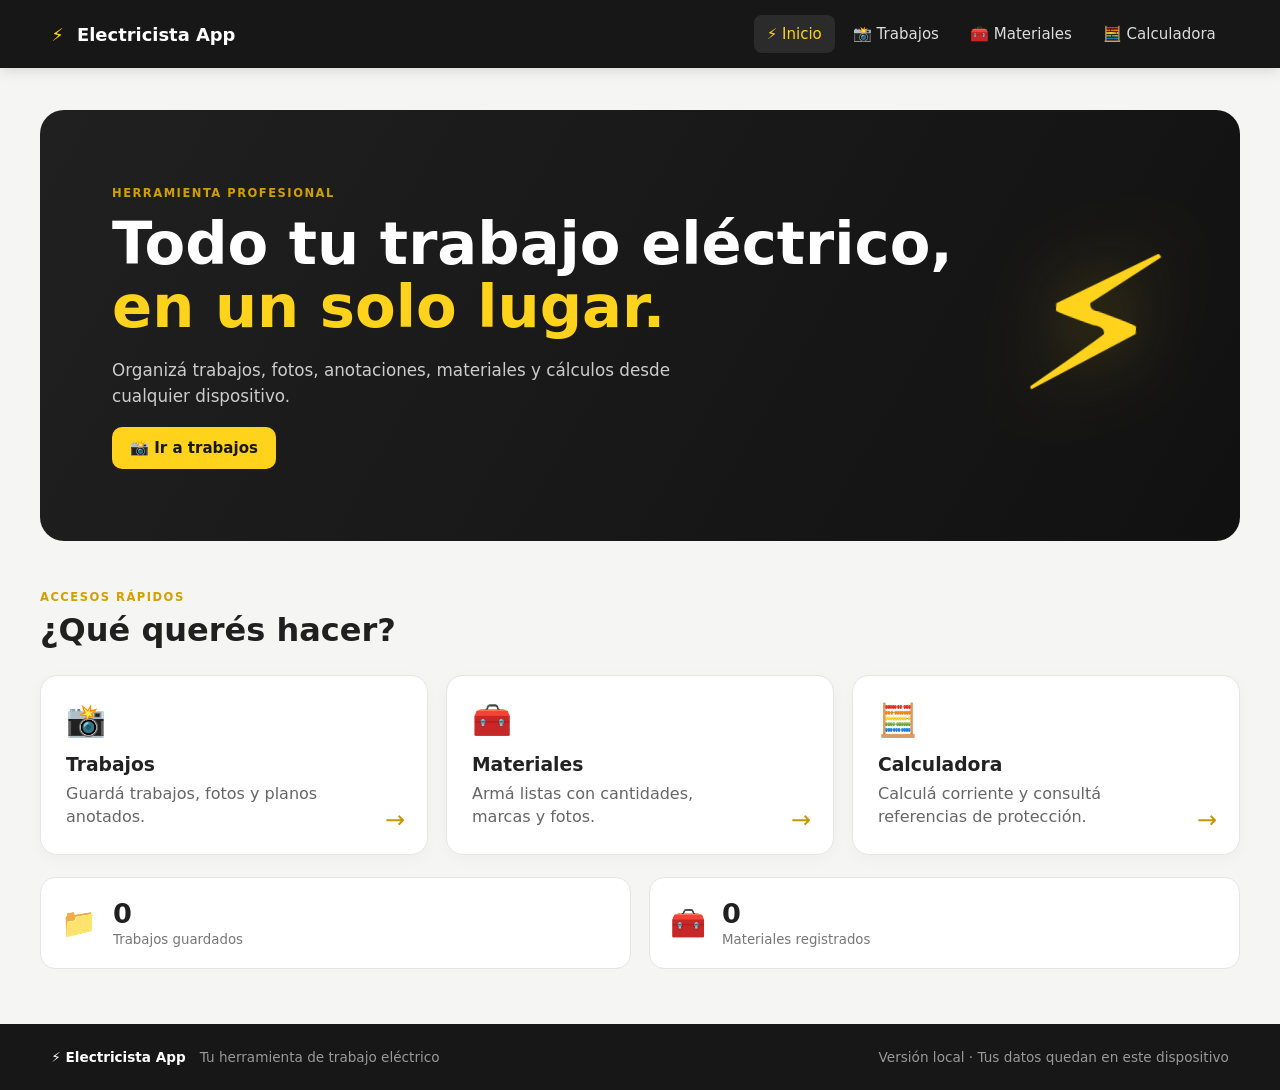
==== index.html @ 3266907b "primera version app" ====
<!DOCTYPE html>
<html lang="es">
<head>
<meta charset="UTF-8">
<meta name="viewport" content="width=device-width, initial-scale=1.0">
<meta name="theme-color" content="#171717">
<title>Electricista App</title>
<link rel="stylesheet" href="css/style.css">
</head>
<body>
<header class="topbar">
  <a class="brand" href="index.html"><span>⚡</span> Electricista App</a>
  <button class="menu-toggle" id="menuToggle" aria-label="Abrir menú">☰</button>
  <nav id="mainNav">
    <a class="active" href="index.html">⚡ Inicio</a>
    <a href="galeria.html">📸 Trabajos</a>
    <a href="materiales.html">🧰 Materiales</a>
    <a href="calculadora.html">🧮 Calculadora</a>
  </nav>
</header>

<main class="page home-page">
  <section class="hero">
    <div>
      <span class="eyebrow">HERRAMIENTA PROFESIONAL</span>
      <h1>Todo tu trabajo eléctrico,<br><strong>en un solo lugar.</strong></h1>
      <p>Organizá trabajos, fotos, anotaciones, materiales y cálculos desde cualquier dispositivo.</p>
      <a class="btn btn-primary" href="galeria.html">📸 Ir a trabajos</a>
    </div>
    <div class="hero-icon">⚡</div>
  </section>

  <section class="section">
    <div class="section-title"><div><span class="eyebrow">ACCESOS RÁPIDOS</span><h2>¿Qué querés hacer?</h2></div></div>
    <div class="feature-grid">
      <a class="feature-card" href="galeria.html"><span class="feature-icon">📸</span><h3>Trabajos</h3><p>Guardá trabajos, fotos y planos anotados.</p><span class="card-arrow">→</span></a>
      <a class="feature-card" href="materiales.html"><span class="feature-icon">🧰</span><h3>Materiales</h3><p>Armá listas con cantidades, marcas y fotos.</p><span class="card-arrow">→</span></a>
      <a class="feature-card" href="calculadora.html"><span class="feature-icon">🧮</span><h3>Calculadora</h3><p>Calculá corriente y consultá referencias de protección.</p><span class="card-arrow">→</span></a>
    </div>
  </section>

  <section class="stats-grid">
    <div class="stat-card"><span>📁</span><div><strong id="workCount">0</strong><small>Trabajos guardados</small></div></div>
    <div class="stat-card"><span>🧰</span><div><strong id="materialCount">0</strong><small>Materiales registrados</small></div></div>
  </section>
</main>

<footer class="footer"><div><strong>⚡ Electricista App</strong><span>Tu herramienta de trabajo eléctrico</span></div><span>Versión local · Tus datos quedan en este dispositivo</span></footer>
<script src="js/app.js"></script>
</body>
</html>
---- css/style.css ----
* {
  box-sizing:border-box
}
html,body {
  margin:0;
  min-height:100%;
  font-family:Inter,system-ui,-apple-system,BlinkMacSystemFont,"Segoe UI",sans-serif;
  color:#202020;
  background:#f5f5f3
}
body {
  display:flex;
  flex-direction:column;
  min-height:100vh
}
.topbar {
  height:68px;
  background:#171717;
  color:#fff;
  display:flex;
  align-items:center;
  padding:0 clamp(18px,4vw,70px);
  gap:32px;
  position:sticky;
  top:0;
  z-index:50;
  box-shadow:0 2px 14px #0002
}
.brand {
  color:#fff;
  text-decoration:none;
  font-weight:800;
  font-size:1.12rem;
  white-space:nowrap
}
.brand span {
  color:#ffd21c;
  margin-right:7px
}
.topbar nav {
  display:flex;
  gap:5px;
  margin-left:auto
}
.topbar nav a {
  color:#ddd;
  text-decoration:none;
  padding:10px 13px;
  border-radius:8px;
  font-size:.94rem
}
.topbar nav a:hover,.topbar nav a.active {
  background:#2b2b2b;
  color:#ffd21c
}
.menu-toggle {
  display:none;
  background:none;
  border:0;
  color:#fff;
  font-size:1.7rem;
  margin-left:auto
}
.page {
  width:min(1200px,calc(100% - 32px));
  margin:0 auto;
  flex:1;
  padding:42px 0 55px
}
.hero {
  background:linear-gradient(120deg,#202020,#111);
  color:#fff;
  border-radius:24px;
  padding:clamp(30px,6vw,72px);
  display:flex;
  align-items:center;
  justify-content:space-between;
  min-height:350px;
  overflow:hidden
}
.eyebrow {
  font-size:.72rem;
  font-weight:800;
  letter-spacing:.13em;
  color:#d39f00
}
.hero h1 {
  font-size:clamp(2rem,5vw,3.7rem);
  line-height:1.06;
  margin:12px 0 18px
}
.hero h1 strong {
  color:#ffd21c
}
.hero p {
  color:#ccc;
  max-width:600px;
  font-size:1.05rem;
  line-height:1.6
}
.hero-icon {
  font-size:clamp(7rem,17vw,13rem);
  color:#ffd21c;
  filter:drop-shadow(0 0 35px #ffd21c55);
  transform:rotate(8deg)
}
.btn {
  border:0;
  border-radius:10px;
  padding:12px 18px;
  font-weight:750;
  font-size:.94rem;
  cursor:pointer;
  text-decoration:none;
  display:inline-flex;
  align-items:center;
  justify-content:center;
  gap:7px;
  transition:.18s
}
.btn:hover {
  transform:translateY(-1px)
}
.btn-primary {
  background:#ffd21c;
  color:#171717
}
.btn-secondary {
  background:#e9e9e6;
  color:#222
}
.btn-danger {
  background:#fee2e2;
  color:#a40000
}
.section {
  margin-top:45px
}
.section-title {
  display:flex;
  justify-content:space-between;
  align-items:end;
  margin-bottom:20px
}
.section-title h2,.page-heading h1 {
  margin:6px 0;
  font-size:2rem
}
.section-title p,.page-heading p {
  color:#666;
  margin:6px 0;
  line-height:1.5
}
.feature-grid {
  display:grid;
  grid-template-columns:repeat(3,1fr);
  gap:18px
}
.feature-card {
  background:#fff;
  border:1px solid #e5e5e2;
  border-radius:17px;
  padding:25px;
  color:#222;
  text-decoration:none;
  position:relative;
  min-height:180px;
  box-shadow:0 4px 16px #00000008
}
.feature-card:hover {
  border-color:#ffd21c;
  box-shadow:0 8px 24px #00000012
}
.feature-icon {
  font-size:2rem
}
.feature-card h3 {
  margin:15px 0 7px
}
.feature-card p {
  color:#666;
  line-height:1.45;
  margin:0;
  max-width:270px
}
.card-arrow {
  position:absolute;
  right:22px;
  bottom:20px;
  font-size:1.5rem;
  color:#c49700
}
.stats-grid {
  display:grid;
  grid-template-columns:repeat(2,1fr);
  gap:18px;
  margin-top:22px
}
.stat-card {
  background:#fff;
  border:1px solid #e5e5e2;
  border-radius:15px;
  padding:20px;
  display:flex;
  align-items:center;
  gap:16px
}
.stat-card>span {
  font-size:1.8rem
}
.stat-card strong {
  font-size:1.7rem;
  display:block
}
.stat-card small {
  color:#777
}
.page-heading {
  display:flex;
  justify-content:space-between;
  align-items:end;
  gap:20px;
  margin-bottom:28px
}
.heading-actions {
  display:flex;
  gap:10px
}
.empty-state {
  text-align:center;
  background:#fff;
  border:1px dashed #ccc;
  border-radius:18px;
  padding:55px 20px
}
.empty-state>div {
  font-size:3rem
}
.empty-state h2 {
  margin:10px 0 6px
}
.empty-state p {
  color:#777
}
.hidden {
  display:none!important
}
.modal {
  position:fixed;
  inset:0;
  background:#0008;
  display:flex;
  align-items:center;
  justify-content:center;
  padding:18px;
  z-index:100
}
.modal-box {
  width:min(620px,100%);
  max-height:92vh;
  overflow:auto;
  background:#fff;
  border-radius:18px;
  padding:27px;
  position:relative
}
.modal-large {
  width:min(1000px,100%)
}
.modal-close {
  position:absolute;
  right:15px;
  top:10px;
  border:0;
  background:none;
  font-size:2rem;
  cursor:pointer;
  color:#555
}
.modal-box h2 {
  margin:0 0 22px
}
.modal-box label {
  display:block;
  font-weight:700;
  font-size:.9rem;
  margin-bottom:15px
}
.modal-box input,.modal-box select,.modal-box textarea,.material-toolbar input,.material-toolbar select {
  width:100%;
  margin-top:7px;
  border:1px solid #d8d8d5;
  border-radius:9px;
  padding:11px 12px;
  font:inherit;
  background:#fff
}
.form-actions {
  display:flex;
  justify-content:flex-end;
  gap:9px;
  margin-top:20px
}
.form-grid {
  display:grid;
  grid-template-columns:1fr 1fr;
  gap:2px 15px
}
.form-grid .full {
  grid-column:1/-1
}
.photo-preview img {
  max-width:150px;
  max-height:150px;
  border-radius:10px;
  object-fit:cover
}
.footer {
  margin-top:auto;
  background:#171717;
  color:#ddd;
  padding:25px clamp(18px,4vw,70px);
  display:flex;
  justify-content:space-between;
  align-items:center;
  gap:20px;
  font-size:.85rem
}
.footer div {
  display:flex;
  gap:14px;
  align-items:center
}
.footer strong {
  color:#fff
}
.footer span {
  color:#999
}
.table-wrap {
  overflow-x:auto
}
.table-wrap table {
  border-collapse:collapse;
  width:100%;
  background:#fff
}
.table-wrap th,.table-wrap td {
  padding:13px 15px;
  border-bottom:1px solid #e8e8e5;
  text-align:left
}
.table-wrap th {
  background:#f1f1ee;
  font-size:.82rem
}
.table-wrap td {
  font-size:.9rem
}
.table-note {
  font-size:.78rem;
  color:#777
}
.warning-box {
  margin-top:20px;
  background:#fff7d6;
  border:1px solid #f0d46c;
  padding:15px;
  border-radius:11px;
  color:#5e4a00;
  line-height:1.5
}
@media(max-width:760px) {
  .topbar {
    height:62px
  }
  .menu-toggle {
    display:block
  }
  .topbar nav {
    display:none;
    position:absolute;
    top:62px;
    left:0;
    right:0;
    background:#171717;
    padding:10px 16px 15px;
    flex-direction:column
  }
  .topbar nav.open {
    display:flex
  }
  .topbar nav a {
    padding:13px
  }
  .page {
    width:min(100% - 22px,1200px);
    padding:28px 0 38px
  }
  .hero {
    padding:32px 24px;
    min-height:390px
  }
  .hero-icon {
    position:absolute;
    right:18px;
    opacity:.12
  }
  .feature-grid,.stats-grid {
    grid-template-columns:1fr
  }
  .page-heading {
    align-items:stretch;
    flex-direction:column
  }
  .heading-actions {
    flex-wrap:wrap
  }
  .heading-actions .btn {
    flex:1
  }
  .footer {
    flex-direction:column;
    align-items:flex-start
  }
  .footer div {
    flex-direction:column;
    align-items:flex-start;
    gap:5px
  }
  .form-grid {
    grid-template-columns:1fr
  }
  .form-grid .full {
    grid-column:auto
  }
}
@media(min-width:761px) {
  body {
    font-size:16px
  }
}
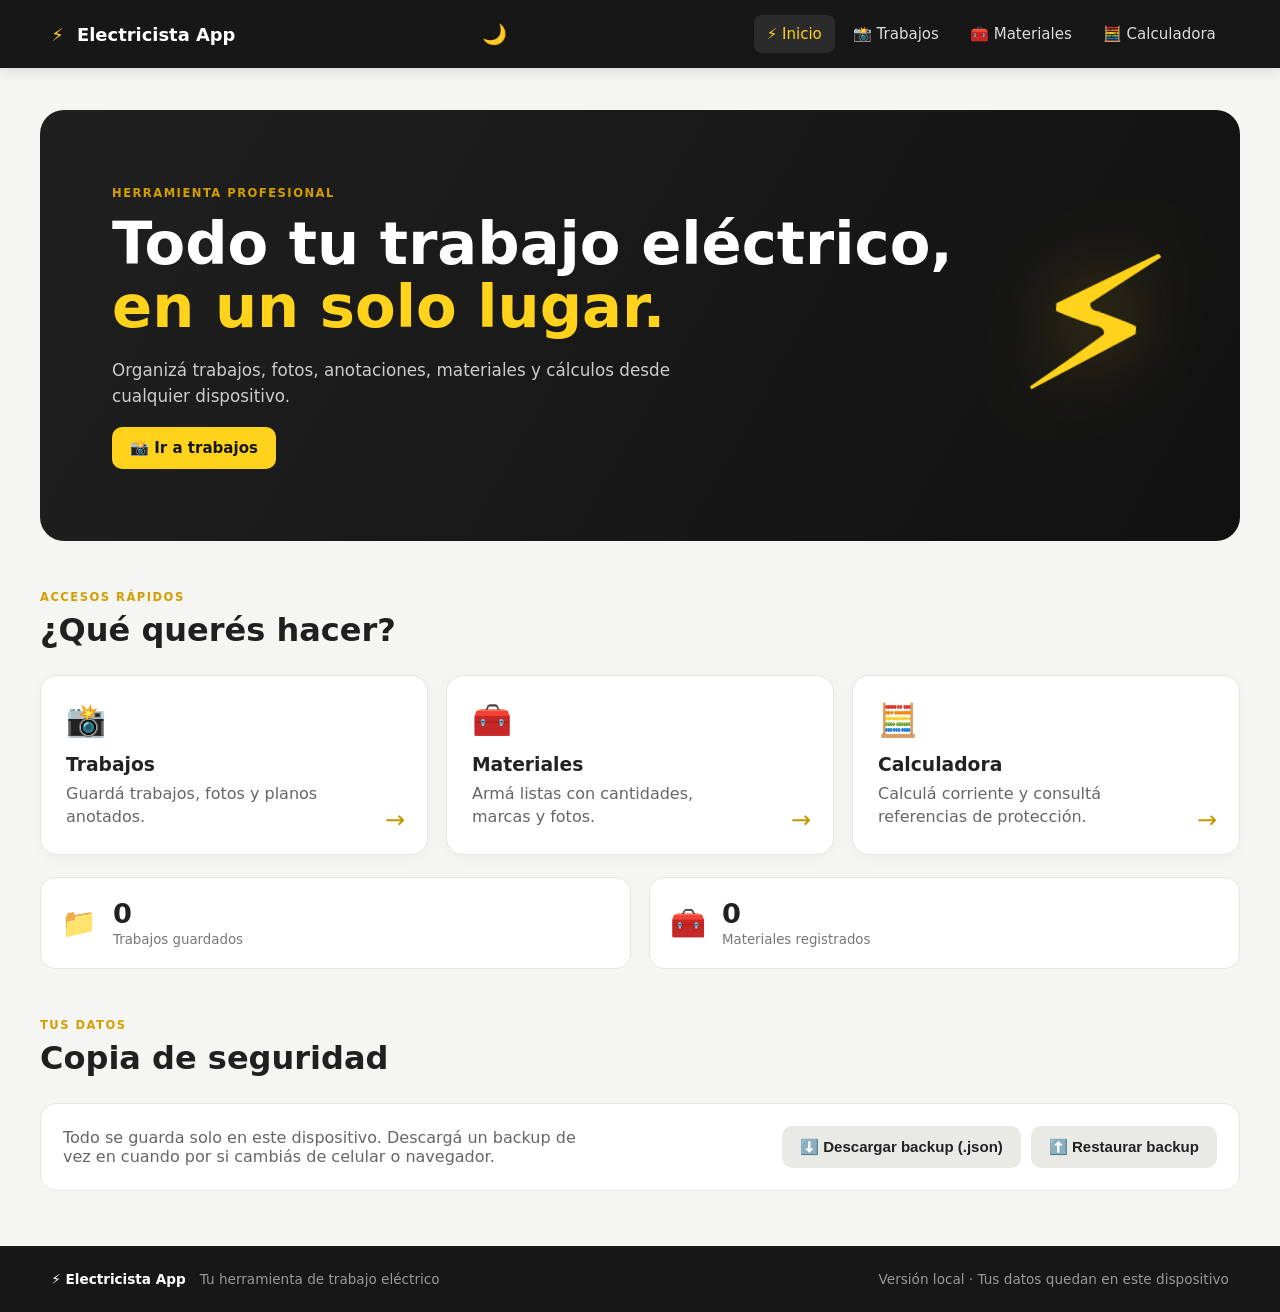
==== commit 76d2a5d2: "cambios html" ====
--- a/index.html
+++ b/index.html
@@ -4,6 +4,9 @@
 <meta charset="UTF-8">
 <meta name="viewport" content="width=device-width, initial-scale=1.0">
 <meta name="theme-color" content="#171717">
+<link rel="manifest" href="manifest.json">
+<link rel="apple-touch-icon" href="img/icon-192.png">
+
 <title>Electricista App</title>
 <link rel="stylesheet" href="css/style.css">
 </head>
@@ -11,6 +14,7 @@
 <header class="topbar">
   <a class="brand" href="index.html"><span>⚡</span> Electricista App</a>
   <button class="menu-toggle" id="menuToggle" aria-label="Abrir menú">☰</button>
+  <button class="theme-toggle" id="themeToggle" aria-label="Cambiar tema">🌙</button>
   <nav id="mainNav">
     <a class="active" href="index.html">⚡ Inicio</a>
     <a href="galeria.html">📸 Trabajos</a>
@@ -43,9 +47,41 @@
     <div class="stat-card"><span>📁</span><div><strong id="workCount">0</strong><small>Trabajos guardados</small></div></div>
     <div class="stat-card"><span>🧰</span><div><strong id="materialCount">0</strong><small>Materiales registrados</small></div></div>
   </section>
+
+  <section class="section">
+    <div class="section-title"><div><span class="eyebrow">TUS DATOS</span><h2>Copia de seguridad</h2></div></div>
+    <div class="backup-card">
+      <p>Todo se guarda solo en este dispositivo. Descargá un backup de vez en cuando por si cambiás de celular o navegador.</p>
+      <div class="backup-actions">
+        <button class="btn btn-secondary" id="exportBackupBtn">⬇️ Descargar backup (.json)</button>
+        <button class="btn btn-secondary" id="importBackupBtn">⬆️ Restaurar backup</button>
+        <input type="file" id="importBackupInput" accept="application/json" hidden>
+      </div>
+    </div>
+  </section>
 </main>
 
 <footer class="footer"><div><strong>⚡ Electricista App</strong><span>Tu herramienta de trabajo eléctrico</span></div><span>Versión local · Tus datos quedan en este dispositivo</span></footer>
 <script src="js/app.js"></script>
+<script>
+document.addEventListener("DOMContentLoaded", () => {
+  document.getElementById("exportBackupBtn")?.addEventListener("click", () => window.Electricista.exportBackup());
+  const input = document.getElementById("importBackupInput");
+  document.getElementById("importBackupBtn")?.addEventListener("click", () => input.click());
+  input?.addEventListener("change", async () => {
+    const file = input.files?.[0];
+    if (!file) return;
+    if (!confirm("Esto va a agregar/actualizar datos desde el backup. ¿Continuar?")) { input.value = ""; return; }
+    try {
+      await window.Electricista.importBackup(file);
+      alert("Backup restaurado correctamente.");
+      location.reload();
+    } catch (error) {
+      window.Electricista.showError(error);
+    }
+    input.value = "";
+  });
+});
+</script>
 </body>
 </html>
--- a/css/style.css
+++ b/css/style.css
@@ -60,6 +60,16 @@
   color:#fff;
   font-size:1.7rem;
   margin-left:auto
+}
+.theme-toggle {
+  background:none;
+  border:0;
+  color:#fff;
+  font-size:1.25rem;
+  cursor:pointer;
+  margin-left:auto;
+  line-height:1;
+  padding:6px
 }
 .page {
   width:min(1200px,calc(100% - 32px));
@@ -309,11 +319,24 @@
 .form-grid .full {
   grid-column:1/-1
 }
+.photo-preview:has(img) {
+  display:inline-flex;
+  align-items:center;
+  justify-content:center;
+  width:150px;
+  height:150px;
+  background:#ededeb;
+  border-radius:10px;
+  padding:10px;
+  margin-top:6px
+}
 .photo-preview img {
-  max-width:150px;
-  max-height:150px;
-  border-radius:10px;
-  object-fit:cover
+  max-width:100%;
+  max-height:100%;
+  width:auto;
+  height:auto;
+  border-radius:4px;
+  object-fit:contain
 }
 .footer {
   margin-top:auto;
@@ -376,6 +399,9 @@
   }
   .menu-toggle {
     display:block
+  }
+  .theme-toggle {
+    margin-left:8px
   }
   .topbar nav {
     display:none;
@@ -440,3 +466,99 @@
     font-size:16px
   }
 }
+
+/* ===== Modo oscuro ===== */
+:root.theme-dark body {
+  background:#121212;
+  color:#e9e9e7
+}
+:root.theme-dark .hero {
+  background:linear-gradient(120deg,#000,#0a0a0a)
+}
+:root.theme-dark .feature-card,
+:root.theme-dark .stat-card,
+:root.theme-dark .material-card,
+:root.theme-dark .work-card,
+:root.theme-dark .calculator-card,
+:root.theme-dark .cable-reference,
+:root.theme-dark .circuit-card,
+:root.theme-dark .modal-box,
+:root.theme-dark .empty-state {
+  background:#1c1c1c;
+  border-color:#333;
+  color:#e9e9e7
+}
+:root.theme-dark .material-photo,
+:root.theme-dark .photo-preview:has(img),
+:root.theme-dark .work-cover,
+:root.theme-dark .photo-card,
+:root.theme-dark .icon-pick-btn,
+:root.theme-dark .result-box,
+:root.theme-dark .detail-description,
+:root.theme-dark .symbol-panel,
+:root.theme-dark .qty-controls button {
+  background:#262624;
+  border-color:#3a3a3a
+}
+:root.theme-dark .feature-icon,
+:root.theme-dark p,
+:root.theme-dark .material-info p,
+:root.theme-dark .work-meta,
+:root.theme-dark .work-body p,
+:root.theme-dark small,
+:root.theme-dark .result-box small,
+:root.theme-dark .photo-info small {
+  color:#aaa
+}
+:root.theme-dark input,
+:root.theme-dark select,
+:root.theme-dark textarea {
+  background:#1c1c1c;
+  border-color:#3a3a3a;
+  color:#eee
+}
+:root.theme-dark .btn-secondary,
+:root.theme-dark .editor-toolbar button,
+:root.theme-dark .editor-options button,
+:root.theme-dark .symbol-choice {
+  background:#262624;
+  border-color:#3a3a3a;
+  color:#eee
+}
+:root.theme-dark .footer,
+:root.theme-dark .cable-visual {
+  background:#0c0c0c
+}
+:root.theme-dark .modal {
+  background:#000000cc
+}
+:root.theme-dark .icon-picker-label,
+:root.theme-dark .eyebrow {
+  color:#c9c9c6
+}
+
+.backup-card {
+  background:#fff;
+  border:1px solid #e5e5e2;
+  border-radius:16px;
+  padding:22px;
+  display:flex;
+  align-items:center;
+  justify-content:space-between;
+  gap:20px;
+  flex-wrap:wrap
+}
+.backup-card p {
+  margin:0;
+  color:#666;
+  max-width:520px
+}
+.backup-actions {
+  display:flex;
+  gap:10px;
+  flex-wrap:wrap
+}
+:root.theme-dark .backup-card {
+  background:#1c1c1c;
+  border-color:#333
+}
